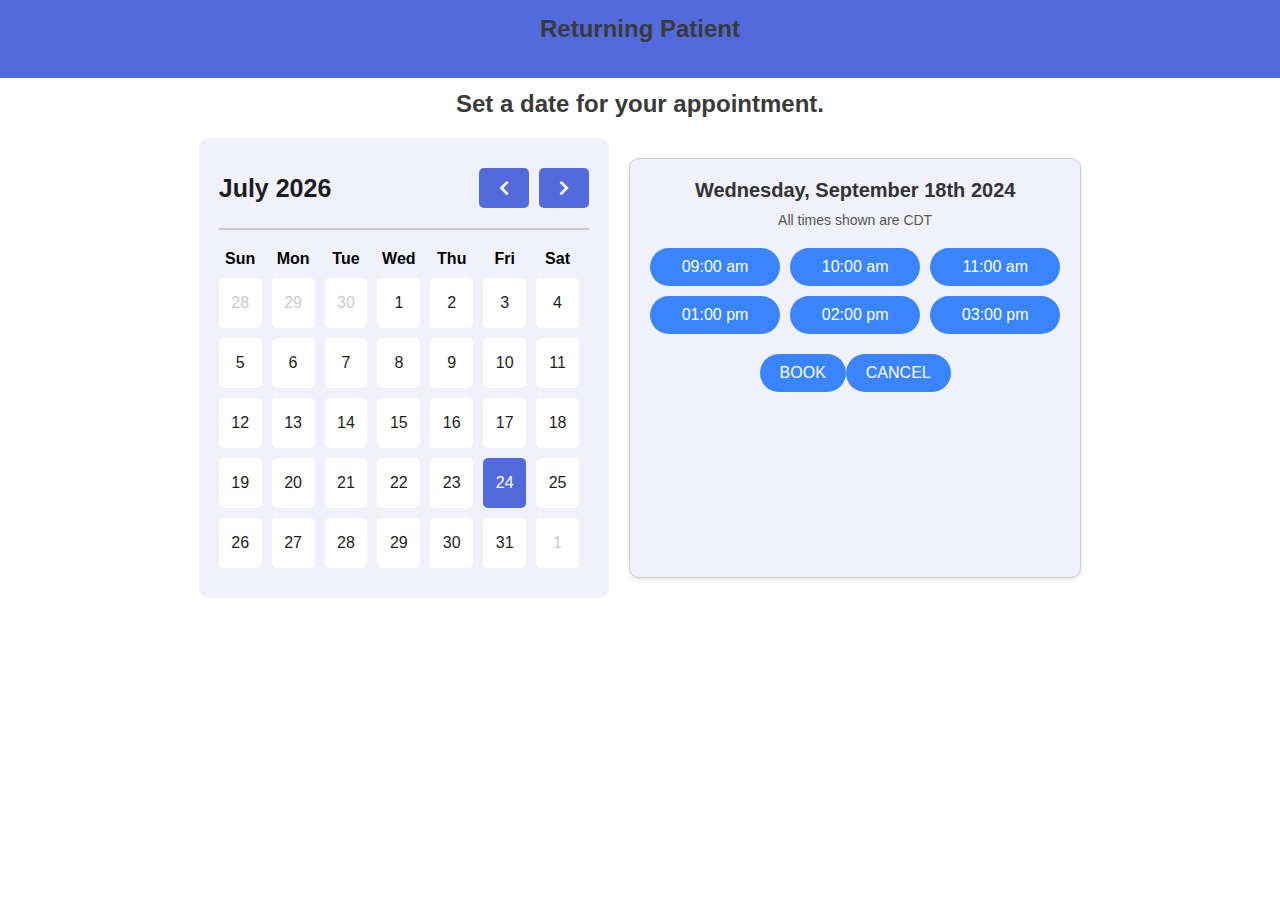
==== returning-patient.html @ 247cb647 "Add new files" ====
<!DOCTYPE html>
<html lang="en">
<head>
  <meta charset="UTF-8">
  <meta name="viewport" content="width=device-width, initial-scale=1.0">
  <title>New Patient Appointment</title>
  <link rel="stylesheet" href="style.css">
  <link
      rel="stylesheet"
      href="https://cdnjs.cloudflare.com/ajax/libs/font-awesome/5.15.3/css/all.min.css"
    />
</head>
<body>

    <div class="top-bar">
        <h1>Returning Patient</h1>
      </div>
  
    <div class="main-container">
    <h1>Set a date for your appointment.</h1>
    <div class="content">
      <!-- Calendar Section -->
      <div class="calendar-container">
        <div class="calendar">
          <div class="header">
            <div class="month">December 2024</div>
            <div class="btns">
              <div class="btn today-btn">
                <i class="fas fa-calendar-day"></i>
              </div>
              <div class="btn prev-btn">
                <i class="fas fa-chevron-left"></i>
              </div>
              <div class="btn next-btn">
                <i class="fas fa-chevron-right"></i>
              </div>
            </div>
          </div>
          <div class="weekdays">
            <div class="day">Sun</div>
            <div class="day">Mon</div>
            <div class="day">Tue</div>
            <div class="day">Wed</div>
            <div class="day">Thu</div>
            <div class="day">Fri</div>
            <div class="day">Sat</div>
          </div>
          <div class="days">
            <!-- JavaScript will populate the days -->
          </div>
        </div>
      </div>

      <!-- Schedule Section -->
      <div class="schedule-container">
        <h2>Wednesday, September 18th 2024</h2>
        <p>All times shown are CDT</p>
        <div class="time-section">
          <div>09:00 am</div>
          <div>10:00 am</div>
          <div>11:00 am</div>
          <div>01:00 pm</div>
          <div>02:00 pm</div>
          <div>03:00 pm</div>
        </div>
        <div class="footer">
            <button class="book-btn">BOOK</button>
            <button class="cancel-btn">CANCEL</button>
        </div>
      </div>
    </div>
  </div>
  <script src="script.js"></script>
</body>
</html>
---- style.css ----
:root {
    --primary-color: #536adc;
    --text-color: #1d1d1d;
    --bg-color: #f1f1fb;
  }
  * {
    margin: 0;
    padding: 0;
    box-sizing: border-box;
    font-family: "Poppins", sans-serif;
  }
  body {
    background-color: #fff;
  }

  .top-bar {
    width: 100%;
    background-color: #536adc;
    padding: 15px 20px;
    color: #fff;
    text-align: center;
    font-size: 20px;
    font-weight: bold;
    position: fixed;
    top: 0;
    left: 0;
    z-index: 1000;
  }

  .container {
    width: 100%;
    min-height: 100vh;
    display: flex;
    align-items: center;
    justify-content: center;
  }
  .calendar {
    width: 100%;
    max-width: 600px;
    padding: 30px 20px;
    border-radius: 10px;
    background-color: var(--bg-color);
  }
  .calendar .header {
    display: flex;
    justify-content: space-between;
    align-items: center;
    margin-bottom: 20px;
    padding-bottom: 20px;
    border-bottom: 2px solid #ccc;
  }
  .calendar .header .month {
    display: flex;
    align-items: center;
    font-size: 25px;
    font-weight: 600;
    color: var(--text-color);
  }
  .calendar .header .btns {
    display: flex;
    gap: 10px;
  }
  .calendar .header .btns .btn {
    width: 50px;
    height: 40px;
    display: flex;
    align-items: center;
    justify-content: center;
    border-radius: 5px;
    color: #fff;
    background-color: var(--primary-color);
    font-size: 16px;
    cursor: pointer;
    transition: all 0.3s;
  }
  .calendar .header .btns .btn:hover {
    background-color: #536adc;
    transform: scale(1.05);
  }
  .weekdays {
    display: flex;
    gap: 10px;
    margin-bottom: 10px;
  }
  .weekdays .day {
    width: calc(100% / 7 - 10px);
    text-align: center;
    font-size: 16px;
    font-weight: 600;
  }
  .days {
    display: flex;
    flex-wrap: wrap;
    gap: 10px;
  }
  .days .day {
    width: calc(100% / 7 - 10px);
    height: 50px;
    display: flex;
    align-items: center;
    justify-content: center;
    border-radius: 5px;
    font-size: 16px;
    font-weight: 400;
    color: var(--text-color);
    background-color: #fff;
    transition: all 0.3s;
  }
  .days .day:not(.next):not(.prev):hover {
    color: #fff;
    background-color: var(--primary-color);
    transform: scale(1.05);
  }
  .days .day.today {
    color: #fff;
    background-color: var(--primary-color);
  }
  .days .day.next,
  .days .day.prev {
    color: #ccc;
  }
  

  .container {
    max-width: 600px;
    background: #fff;
    border-radius: 8px;
    padding: 20px;
    box-shadow: 0 2px 5px rgba(0, 0, 0, 0.1);
  }

  h1 {
    font-size: 24px;
    text-align: center;
    color: black;
    margin-bottom: 20px;
  }

  .schedule-container {
    background-color: var(--bg-color);
    border: 1px solid #ccc;
    border-radius: 10px;
    padding: 20px;
    margin: 20px 0;
    box-shadow: 0 2px 5px rgba(0, 0, 0, 0.1);
    text-align: center;
    transition: transform 0.3s ease;
  }
  
  .schedule-container:hover {
    transform: scale(1.02);
  }
  
  /* Header Section */
  .schedule-container h2 {
    font-size: 22px;
    font-weight: 600;
    color: var(--text-color);
    margin-bottom: 10px;
  }
  
  .schedule-container p {
    font-size: 14px;
    color: #555;
    margin-bottom: 20px;
  }
  
  /* Time Section */
  .time-section {
    display: grid;
    grid-template-columns: repeat(auto-fit, minmax(120px, 1fr));
    gap: 10px;
  }
  
  .time-section div {
    background-color: var(--primary-color);
    color: #fff;
    padding: 10px;
    border-radius: 20px;
    font-size: 16px;
    text-align: center;
    cursor: pointer;
    transition: background-color 0.3s, transform 0.2s;
  }
  
  .time-section div:hover {
    background-color: #435bcf;
    transform: scale(1.05);
  }
  
  /* Inactive Time Slot */
  .time-section div.inactive {
    background-color: #dcdcdc;
    color: #888;
    cursor: not-allowed;
  }
  
  /* Footer Section */
  .footer {
    margin-top: 20px;
  }
  
  .footer button {
    background-color: var(--primary-color);
    color: #fff;
    border: none;
    padding: 10px 20px;
    border-radius: 20px;
    font-size: 16px;
    cursor: pointer;
    transition: background-color 0.3s ease, transform 0.2s ease;
  }
  
  .footer button:hover {
    background-color: #435bcf;
    transform: scale(1.1);
  }
  

  .main-container {
    margin-top: 70px;
    display: flex;
    flex-direction: column;
    align-items: center;
    padding: 20px;
  }
  
  .content {
    display: flex;
    flex-wrap: wrap;
    gap: 20px;
    justify-content: center;
    max-width: 1200px;
  }
  
  .calendar-container,
  .schedule-container {
    flex: 1;
    min-width: 300px;
    max-width: 500px;
  }
  
  .calendar-container .calendar {
    width: 100%;
  }
  
  h1 {
    font-size: 24px;
    color: #3a3a3a;
    margin-bottom: 20px;
    text-align: center;
  }
  
  .schedule-container h2 {
    font-size: 20px;
    margin-bottom: 10px;
    color: #333;
  }
  
  .schedule-container p {
    font-size: 14px;
    color: #555;
  }
  
  .footer {
    margin-top: 20px;
    display: flex;
    justify-content: center;
  }
  
  .footer button {
    background-color: #3a85ff;
    color: #fff;
    border: none;
    padding: 10px 20px;
    border-radius: 20px;
    font-size: 16px;
    cursor: pointer;
  }
  
  .day.selected {
    background-color: #536adc;
    color: #fff;
    font-weight: bold;
    border: 2px solid #3a85ff;
    border-radius: 5px;
  }

  .time-section div.inactive {
    background-color: #dcdcdc;
    color: #888;
    cursor: not-allowed;
    pointer-events: none;
  }
  
  .time-section div {
    background-color: #3a85ff; /* Active slot color */
    color: white;
    cursor: pointer;
    padding: 10px;
    border-radius: 20px;
    text-align: center;
    transition: background-color 0.3s, transform 0.2s;
  }
  
  .time-section div.inactive {
    background-color: #dcdcdc; /* Inactive slot color */
    color: #888;
    cursor: not-allowed;
  }
  
  .time-section div:hover {
    background-color: #435bcf;
    transform: scale(1.05);
  }
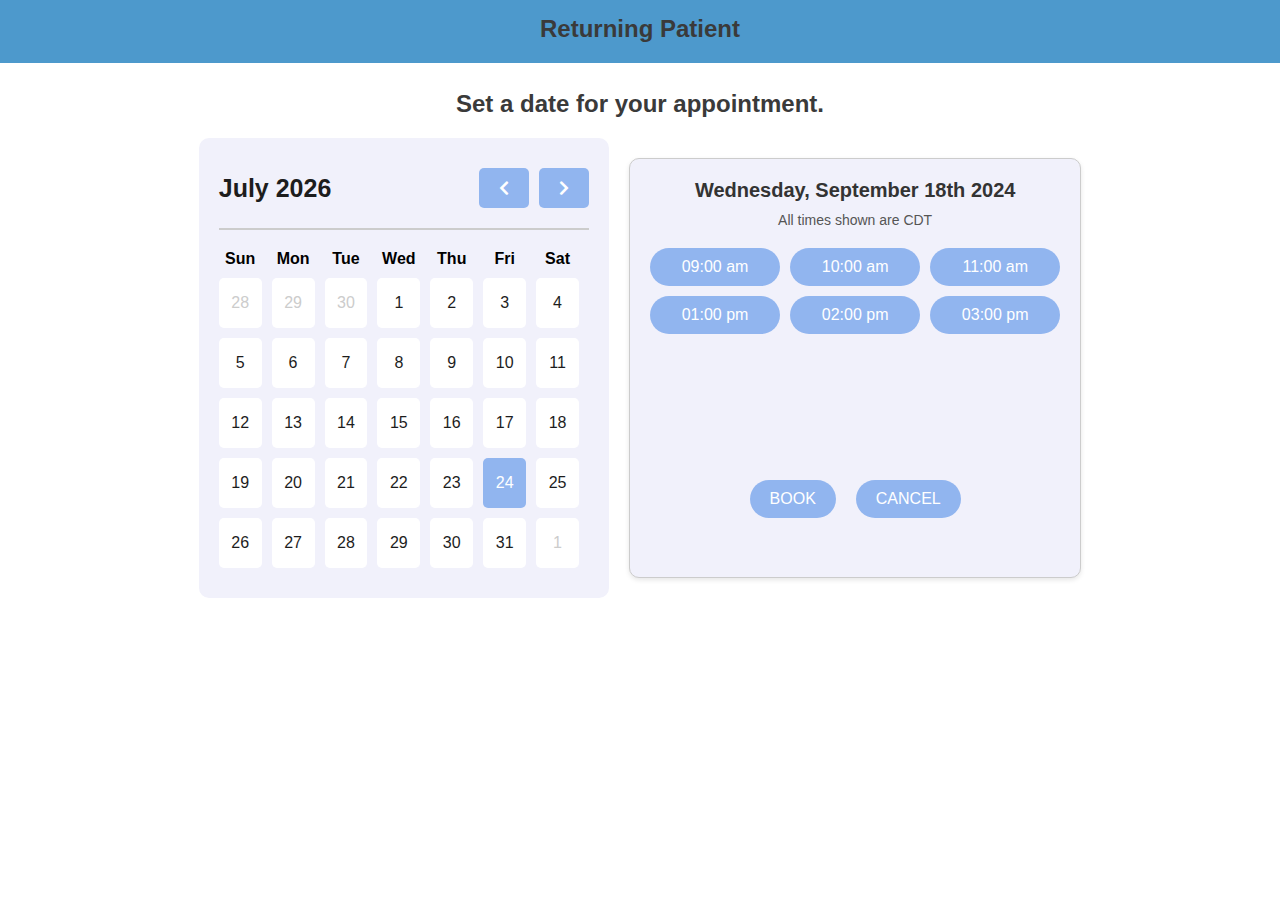
==== commit 34e2787e: "spicy pansit canton" ====
--- a/returning-patient.html
+++ b/returning-patient.html
@@ -63,6 +63,14 @@
           <div>02:00 pm</div>
           <div>03:00 pm</div>
         </div>
+        <br>
+        <br>
+        <br>
+        <br>
+        <br>
+        <br>
+        <br>
+        
         <div class="footer">
             <button class="book-btn">BOOK</button>
             <button class="cancel-btn">CANCEL</button>
--- a/style.css
+++ b/style.css
@@ -1,5 +1,5 @@
 :root {
-    --primary-color: #536adc;
+    --primary-color: #91b5ef;
     --text-color: #1d1d1d;
     --bg-color: #f1f1fb;
   }
@@ -15,8 +15,8 @@
 
   .top-bar {
     width: 100%;
-    background-color: #536adc;
-    padding: 15px 20px;
+    background-color: #4d99cc;
+    padding-top: 15px;
     color: #fff;
     text-align: center;
     font-size: 20px;
@@ -24,7 +24,7 @@
     position: fixed;
     top: 0;
     left: 0;
-    z-index: 1000;
+
   }
 
   .container {
@@ -74,7 +74,7 @@
     transition: all 0.3s;
   }
   .calendar .header .btns .btn:hover {
-    background-color: #536adc;
+    background-color: #91b5ef;
     transform: scale(1.05);
   }
   .weekdays {
@@ -144,12 +144,8 @@
     margin: 20px 0;
     box-shadow: 0 2px 5px rgba(0, 0, 0, 0.1);
     text-align: center;
-    transition: transform 0.3s ease;
-  }
-  
-  .schedule-container:hover {
-    transform: scale(1.02);
-  }
+  }
+  
   
   /* Header Section */
   .schedule-container h2 {
@@ -184,20 +180,21 @@
   }
   
   .time-section div:hover {
-    background-color: #435bcf;
+    background-color: #4f9db1;
     transform: scale(1.05);
   }
   
   /* Inactive Time Slot */
   .time-section div.inactive {
     background-color: #dcdcdc;
-    color: #888;
+    color: #555555;
     cursor: not-allowed;
   }
   
   /* Footer Section */
   .footer {
-    margin-top: 20px;
+    margin-top: 100px;
+    gap: 20px;
   }
   
   .footer button {
@@ -212,7 +209,7 @@
   }
   
   .footer button:hover {
-    background-color: #435bcf;
+    background-color: #4f9db1;
     transform: scale(1.1);
   }
   
@@ -269,7 +266,7 @@
   }
   
   .footer button {
-    background-color: #3a85ff;
+    background-color: var(--primary-color);
     color: #fff;
     border: none;
     padding: 10px 20px;
@@ -279,10 +276,10 @@
   }
   
   .day.selected {
-    background-color: #536adc;
+    background-color: var(--primary-color);
     color: #fff;
     font-weight: bold;
-    border: 2px solid #3a85ff;
+    border: 2px solid #4f9db1;
     border-radius: 5px;
   }
 
@@ -294,7 +291,7 @@
   }
   
   .time-section div {
-    background-color: #3a85ff; /* Active slot color */
+    background-color: #91b5ef; /* Active slot color */
     color: white;
     cursor: pointer;
     padding: 10px;
@@ -305,11 +302,11 @@
   
   .time-section div.inactive {
     background-color: #dcdcdc; /* Inactive slot color */
-    color: #888;
+    color: #555555;
     cursor: not-allowed;
   }
   
   .time-section div:hover {
-    background-color: #435bcf;
+    background-color: #91b5ef;
     transform: scale(1.05);
   }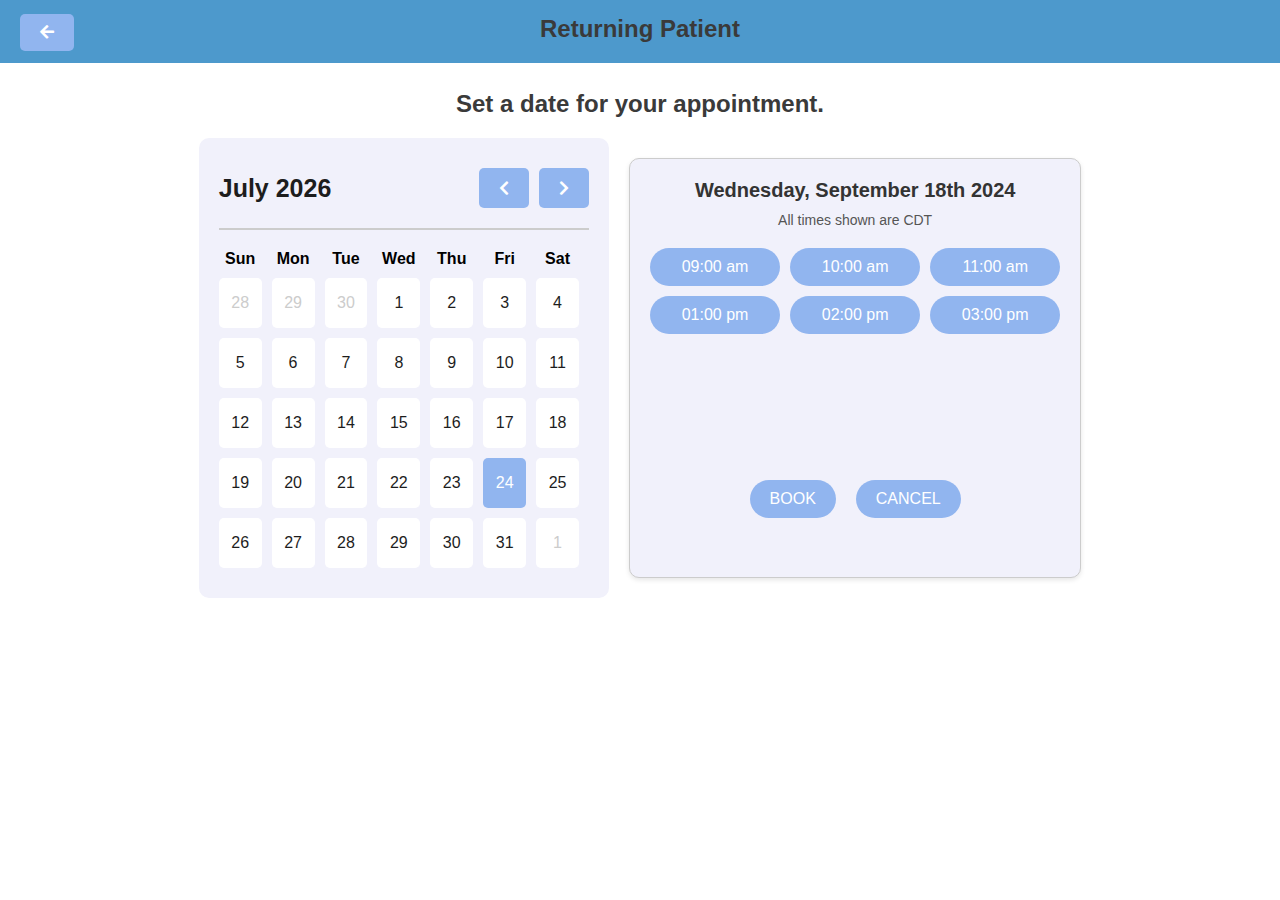
==== commit 0e314626: "added back button" ====
--- a/returning-patient.html
+++ b/returning-patient.html
@@ -13,6 +13,11 @@
 <body>
 
     <div class="top-bar">
+      <div class="back-btn-container">
+        <a href="javascript:history.back()" class="back-btn">
+          <i class="fas fa-arrow-left"></i>
+        </a>
+      </div>
         <h1>Returning Patient</h1>
       </div>
   
--- a/style.css
+++ b/style.css
@@ -309,4 +309,25 @@
   .time-section div:hover {
     background-color: #91b5ef;
     transform: scale(1.05);
+  }
+  
+  .back-btn {
+    background-color: var(--primary-color); /* Replace with your desired color */
+    color: #fff;
+    border: none;
+    padding: 10px 20px;
+    border-radius: 5px;
+    font-size: 16px;
+    cursor: pointer;
+    transition: background-color 0.3s ease, transform 0.2s ease;
+  }
+  
+  .back-btn-container {
+    position: fixed; /* Stays in the same position even when scrolling */
+    top: 20px;
+    left: 20px; /* Distance from the right */
+    z-index: 1000; /* Ensures it appears above other elements */
+  }
+  .back-btn:hover {
+    transform: scale(1.05);
   }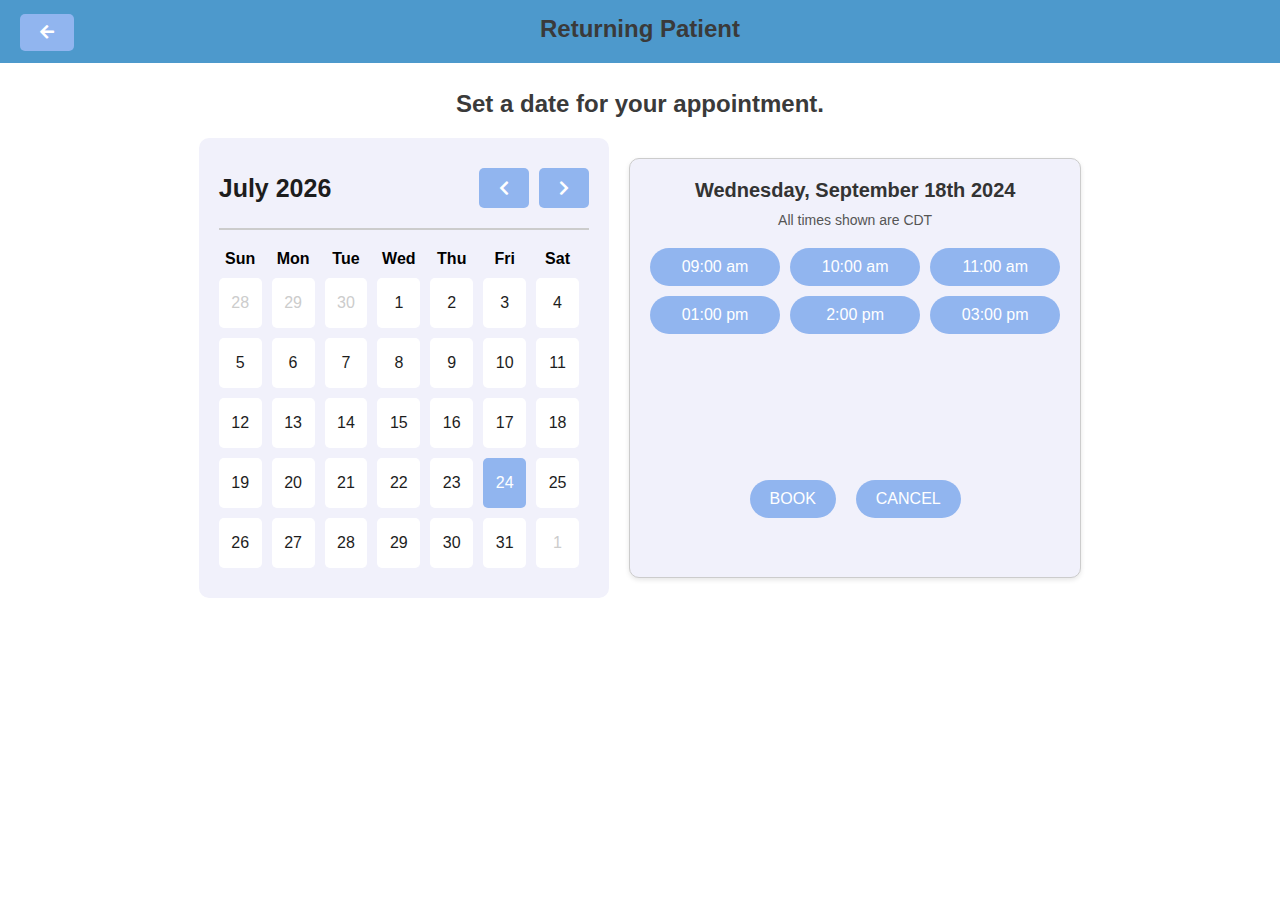
==== commit 45e90907: "added the logic for disabling time slots when its already booked" ====
--- a/returning-patient.html
+++ b/returning-patient.html
@@ -61,13 +61,13 @@
         <h2>Wednesday, September 18th 2024</h2>
         <p>All times shown are CDT</p>
         <div class="time-section">
-          <div>09:00 am</div>
-          <div>10:00 am</div>
-          <div>11:00 am</div>
-          <div>01:00 pm</div>
-          <div>02:00 pm</div>
-          <div>03:00 pm</div>
-        </div>
+          <div data-time="09:00" class="time-slot">09:00 am</div>
+          <div data-time="10:00" class="time-slot">10:00 am</div>
+          <div data-time="11:00" class="time-slot">11:00 am</div>
+          <div data-time="13:00" class="time-slot">01:00 pm</div>
+          <div data-time="14:00" class="time-slot">2:00 pm</div>
+          <div data-time="15:00" class="time-slot">03:00 pm</div>
+      </div>
         <br>
         <br>
         <br>
@@ -77,8 +77,8 @@
         <br>
         
         <div class="footer">
-            <button class="book-btn">BOOK</button>
-            <button class="cancel-btn">CANCEL</button>
+            <button id= "book-btn" class="book-btn">BOOK</button>
+            <button id= "cancel-btn" class="cancel-btn">CANCEL</button>
         </div>
       </div>
     </div>
--- a/style.css
+++ b/style.css
@@ -183,13 +183,7 @@
     background-color: #4f9db1;
     transform: scale(1.05);
   }
-  
-  /* Inactive Time Slot */
-  .time-section div.inactive {
-    background-color: #dcdcdc;
-    color: #555555;
-    cursor: not-allowed;
-  }
+
   
   /* Footer Section */
   .footer {
@@ -286,8 +280,6 @@
   .time-section div.inactive {
     background-color: #dcdcdc;
     color: #888;
-    cursor: not-allowed;
-    pointer-events: none;
   }
   
   .time-section div {
@@ -298,12 +290,6 @@
     border-radius: 20px;
     text-align: center;
     transition: background-color 0.3s, transform 0.2s;
-  }
-  
-  .time-section div.inactive {
-    background-color: #dcdcdc; /* Inactive slot color */
-    color: #555555;
-    cursor: not-allowed;
   }
   
   .time-section div:hover {
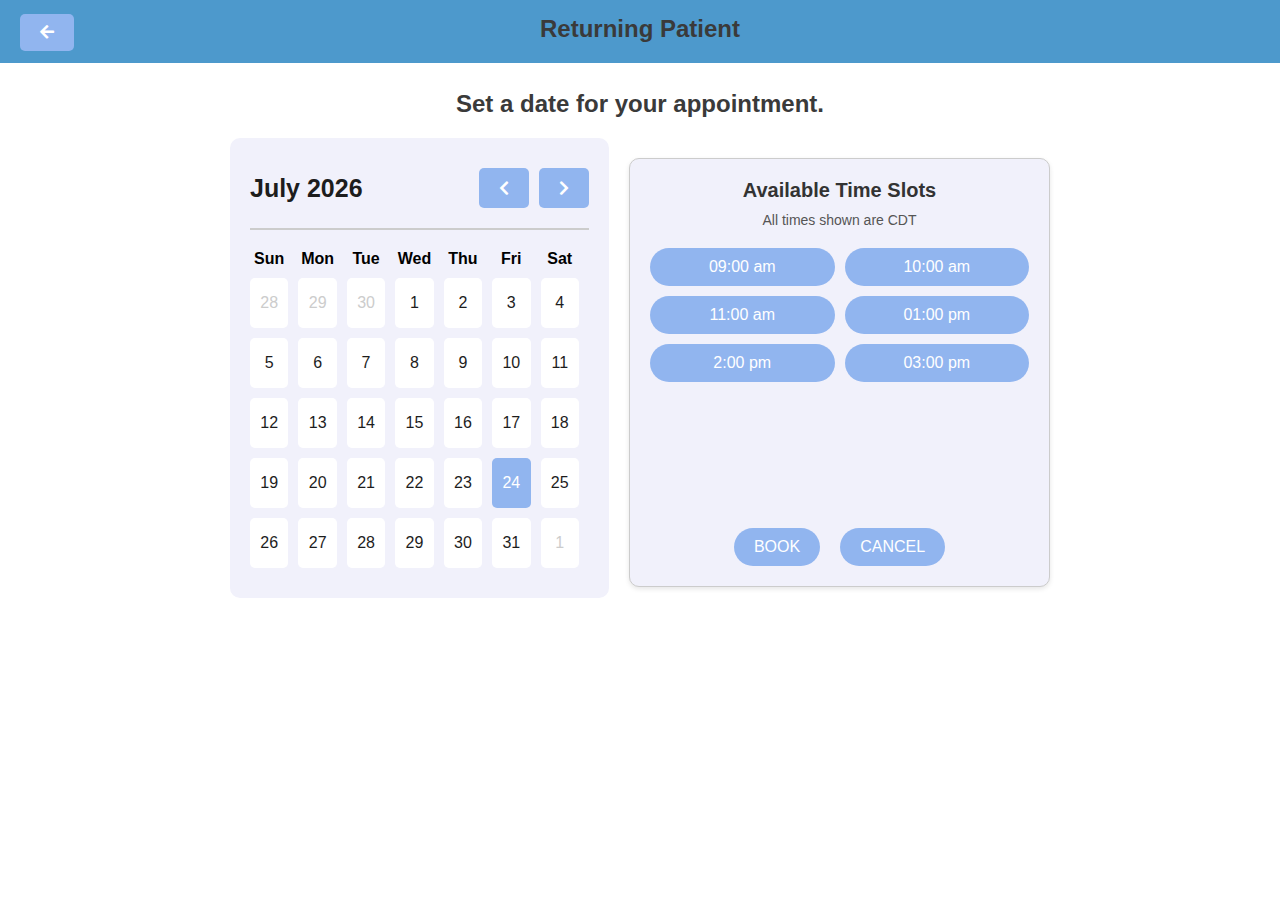
==== commit aa7cdc5f: "unselect time slots, added a confirmation dialog" ====
--- a/returning-patient.html
+++ b/returning-patient.html
@@ -58,7 +58,7 @@
 
       <!-- Schedule Section -->
       <div class="schedule-container">
-        <h2>Wednesday, September 18th 2024</h2>
+        <h2>Available Time Slots</h2>
         <p>All times shown are CDT</p>
         <div class="time-section">
           <div data-time="09:00" class="time-slot">09:00 am</div>
@@ -80,9 +80,25 @@
             <button id= "book-btn" class="book-btn">BOOK</button>
             <button id= "cancel-btn" class="cancel-btn">CANCEL</button>
         </div>
+
+        
       </div>
     </div>
   </div>
+
+
+  <div class="dialog-overlay" id="confirmationDialog" style="display: none;">
+    <div class="dialog-box">
+      <img src="confetti.gif" alt="Confetti" class="confetti-gif" />
+      <button class="close-btn" onclick="closeDialog()">×</button>
+      <div class="confetti"></div>
+      <h2>Thank you!</h2>
+      <p>Your booking has been confirmed. 😊</p>
+    </div>
+  </div>
+
+
+  
   <script src="script.js"></script>
 </body>
 </html>
--- a/style.css
+++ b/style.css
@@ -316,4 +316,69 @@
   }
   .back-btn:hover {
     transform: scale(1.05);
-  }+  }
+
+  /* DIALOG BOX */
+  .dialog-overlay {
+    position: fixed;
+    top: 0;
+    left: 0;
+    width: 100%;
+    height: 100%;
+    background: rgba(0, 0, 0, 0.5);
+    display: flex;
+    align-items: center;
+    justify-content: center;
+    z-index: 1000;
+  }
+  
+  .dialog-box {
+    background: #333;
+    color: #fff;
+    padding: 20px;
+    border-radius: 10px;
+    width: 400px;
+    text-align: center;
+    position: relative;
+    box-shadow: 0 4px 6px rgba(0, 0, 0, 0.2);
+  }
+  
+  
+  .dialog-box .close-btn {
+    position: absolute;
+    top: 10px;
+    right: 10px;
+    background: none;
+    border: none;
+    color: #fff;
+    font-size: 20px;
+    cursor: pointer;
+  }
+  
+  .dialog-box .confetti {
+    height: 50px;
+    background: url('confetti.png') no-repeat center;
+    background-size: cover;
+    margin-bottom: 15px;
+  }
+  
+  .dialog-box h2 {
+    margin: 0;
+    font-size: 24px;
+  }
+  
+  .dialog-box p {
+    margin: 10px 0 20px;
+  }
+  
+  .dialog-box .social-links {
+    display: flex;
+    justify-content: center;
+    gap: 10px;
+  }
+  
+  .dialog-box .social-links a {
+    color: #fff;
+    font-size: 20px;
+  }
+  